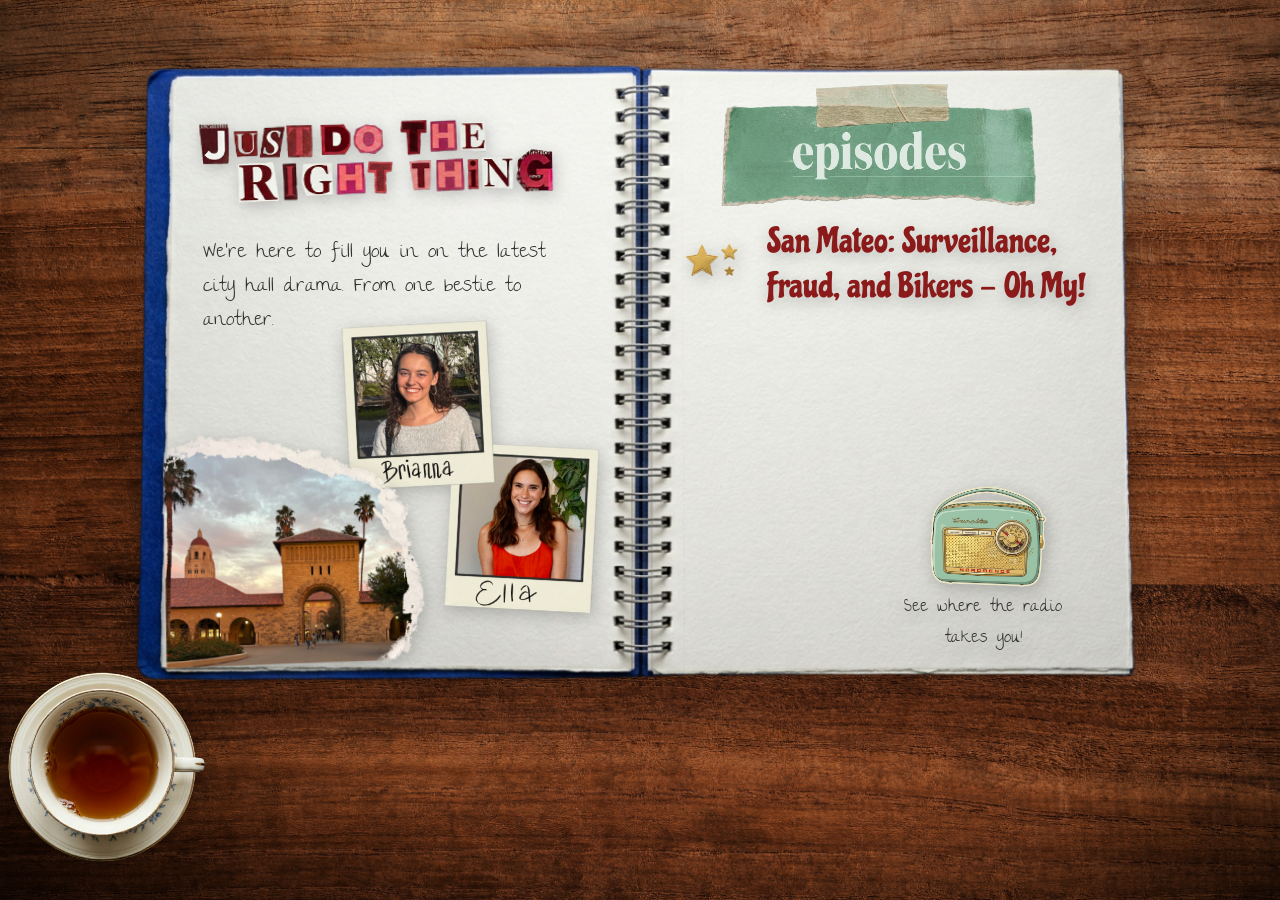
==== index.html @ f46ce3d9 "final push pre-clean up" ====
<!DOCTYPE html>
<html lang="en">
<head>
  <meta charset="UTF-8">
  <meta name="viewport" content="width=device-width, initial-scale=1.0">
  <title>Just Do The Right Thing</title>
  <link rel="preconnect" href="https://fonts.googleapis.com">
  <link href="https://fonts.googleapis.com/css2?family=Caveat:wght@400;600&family=Playfair+Display:ital@1&display=swap" rel="stylesheet">
  <link rel="stylesheet" href="styles.css">
  <style>
    @font-face {
      font-family: 'TheGirlNextDoor';
      src: url('assetts/The_Girl_Next_Door/TheGirlNextDoor-Regular.ttf') format('truetype');
    }

    @font-face {
      font-family: 'Chicle';
      src: url('assetts/Chicle/Chicle-Regular.ttf') format('truetype');
    }

    .home-episodes-header {
      position: absolute;
      top: -2%;
      left: 10%;
      width: 70%;
      pointer-events: none;
    }
    .home-episodes-header img {
      width: 100%;
      display: block;
    }

.home-tagline {
      position: absolute;
      top: 28%;
      left: 14%;
      width: 80%;
      font-family: 'TheGirlNextDoor', cursive;
      font-size: 20px;
      color: #333;
      line-height: 1.7;
      pointer-events: none;
    }

    /* Outer group — horizontal flex row, stars left of title */
    .home-ep1-group {
      position: absolute;
      top: 25%;
      left: -4%;
      width: 100%;
      display: flex;
      align-items: center;
      gap: 0%;
    }

    /* Stars — more specific selector beats the global .nb-item img { width:100% } */
    .home-ep1-group img.home-ep1-stars {
      width: 25%;
      flex-shrink: 0;
      display: block;
    }

    /* Title text — left-justified, takes remaining space */
    .home-ep1-title {
      font-family: 'Chicle', cursive;
      font-size: 2.7cqw;
      color: #8b1a1a;
      line-height: 1.3;
      text-align: left;
    }
  </style>
</head>
<body>

<div class="scene">

  <!-- Notebook container — image + overlay are co-located -->
  <div class="notebook-wrap">
    <img class="notebook-img" id="notebook-img" src="assetts/Notebook.png" alt="Open notebook">

    <div class="notebook-overlay" id="notebook-overlay">

      <!-- Left page container (overflow:hidden — nothing escapes) -->
      <div class="nb-page nb-page-left">

        <div class="nb-item title-item" id="title-item" data-href="#">
          <img src="assetts/Title_New.png" alt="Just Do The Right Thing">
        </div>

        <p class="home-tagline">We're here to fill you in on the latest city hall drama. From one bestie to another.</p>

        <!-- Both polaroids grouped — hover and click as one unit -->
        <div class="nb-item team-polaroid-group" data-href="team.html">
          <div class="ella-polaroid">
            <img src="assetts/Ella.PNG" alt="Ella">
          </div>
          <div class="brie-polaroid">
            <img src="assetts/Brie.PNG" alt="Brianna">
          </div>
        </div>

        <div class="nb-item stanford-item" data-href="about.html">
          <img src="assetts/Stanford2.PNG" alt="Stanford">
        </div>

      </div><!-- /.nb-page-left -->

      <!-- Right page container -->
      <div class="nb-page nb-page-right">

        <div class="home-episodes-header">
          <img src="assetts/Episodes.png" alt="Episodes">
        </div>

        <!-- Stars + title grouped as one clickable unit linking to episode 1 -->
        <div class="nb-item home-ep1-group" data-href="episode1.html">
          <img src="assetts/Star_Sticker.png" alt="" class="home-ep1-stars">
          <div class="home-ep1-title">
            San Mateo: Surveillance, Fraud, and Bikers - Oh My!
          </div>
        </div>

        <div class="nb-item radio-item" data-href="episode1.html">
          <img src="assetts/Radio_Sticker.png" alt="Tune in">
          <p class="tune-in">See where the radio takes you!</p>
        </div>

      </div><!-- /.nb-page-right -->

    </div><!-- /.notebook-overlay -->
  </div><!-- /.notebook-wrap -->

  <!-- Tea sits on the wood, outside the notebook -->
  <a href="index.html"><img src="assetts/Tea.png" alt="Tea" class="blanket-item tea-item"></a>

</div>

<script src="script.js"></script>
</body>
</html>
---- styles.css ----
/* ── RESET ─────────────────────────────────────────── */
*, *::before, *::after { box-sizing: border-box; margin: 0; padding: 0; }

html, body {
  height: 100%;
  overflow: hidden;
}

/* ── SCENE ─────────────────────────────────────────── */
.scene {
  position: relative;
  width: 100vw;
  height: 100vh;
  overflow: hidden;
  display: flex;
  align-items: center;
  justify-content: center;
  background: url('assetts/Wood.jpeg') center center / cover no-repeat;
}

/* ── BLANKET ITEMS ─────────────────────────────────── */
.blanket-item {
  position: absolute;
  z-index: 1;  /* below notebook-wrap */
  pointer-events: none;
  filter: drop-shadow(2px 4px 10px rgba(0,0,0,0.25));
}



/* ── NOTEBOOK ──────────────────────────────────────── */
/* Notebook image natural size: 1264×841 (ratio ≈ 1.503) */
.notebook-wrap {
  position: relative;
  width: min(100vw, calc(100vh * 1264 / 841));
  height: min(100vh, calc(100vw * 841 / 1264));
  container-type: inline-size;  /* cqw units inside track notebook width, not viewport */
  filter: drop-shadow(0 12px 40px rgba(0,0,0,0.35))
          drop-shadow(0 4px 12px rgba(0,0,0,0.2));
}

.notebook-img {
  display: block;
  width: 100%;
  height: 100%;
}

/* ── OVERLAY ───────────────────────────────────────── */
.notebook-overlay {
  position: absolute;
  inset: 0;
  pointer-events: none;
  z-index: 10;
}

/* ── PAGE CONTAINERS ───────────────────────────────────
   Percentages derived from pixel measurements of Notebook.png (1264×841):
     Left page:  x 10.6%–48.0%, y 4.9%–76.9%
     Right page: x 52.3%–88.6%, y 4.9%–76.9%
   ────────────────────────────────────────────────── */
.nb-page {
  position: absolute;
  top: 4.9%;
  height: 72%;        /* 76.9% - 4.9% */
  overflow: hidden;   /* hard boundary — nothing escapes the page */
  pointer-events: none;
}

.nb-page-left {
  left: 10.6%;
  width: 37.4%;       /* 48.0% - 10.6% */
}

.nb-page-right {
  left: 52.3%;
  width: 36.3%;       /* 88.6% - 52.3% */
}

/* ── ITEM BASE ─────────────────────────────────────── */
.nb-item {
  position: absolute;
  pointer-events: auto;
  cursor: pointer;
  transition: transform 0.16s ease, filter 0.16s ease, box-shadow 0.16s ease;
  filter: drop-shadow(2px 4px 8px rgba(0,0,0,0.22));
}

.nb-item img {
  width: 100%;
  display: block;
  object-fit: contain;
}

.nb-item:hover {
  transform: translateY(-4px) scale(1.04);
  filter: drop-shadow(3px 8px 18px rgba(0,0,0,0.32));
  z-index: 20;
}

.nb-item:active {
  transform: translateY(-1px) scale(1.01);
}

/* Non-interactive items */
.stars-item {
  cursor: default;
  pointer-events: none;
}
.stars-item:hover {
  transform: none;
  filter: drop-shadow(2px 4px 8px rgba(0,0,0,0.22));
}

/* ── LEFT PAGE ITEMS ───────────────────────────────── */

.title-item {
  left: 10%;
  top: -2%;
  width: 80%;
  transform: rotate(-1deg);
}
.title-item:hover {
  transform: rotate(-1deg) translateY(-4px) scale(1.04);
}

/* Group container — the whole unit lifts and clicks together */
.team-polaroid-group {
  left: 35%;
  top: 37%;
  width: 65%;
  height: 60%;
}

/* Positions are now relative to the group, not the page */
.ella-polaroid {
  position: absolute;
  left: 42%;
  top: 38%;
  width: 58%;
  transform: rotate(3deg);
}
.ella-polaroid img {
  width: 100%;
  display: block;
  object-fit: contain;
}

.brie-polaroid {
  position: absolute;
  left: 6%;
  top: 5%;
  width: 62%;
  transform: rotate(-3deg);
  z-index: 2;
}
.brie-polaroid img {
  width: 100%;
  display: block;
  object-fit: contain;
}

.stars-item {
  left: 50%;
  top: 15%;
  width: 55%;
  z-index: 1;
}

.stanford-item {
  left: 2%;
  top: 50%;
  width: 64%;
  transform: rotate(-1deg);
}
.stanford-item:hover {
  transform: rotate(-1deg) translateY(-4px) scale(1.04);
}


.radio-item {
  left: 50%;
  bottom: 4%;
  width: 35%;
  text-align: center;
}

.tune-in {
  font-family: 'TheGirlNextDoor', cursive;
  font-size: 1.3cqw;
  color: #333;
  margin-top: 2%;
  text-align: center;
}

/* ── EPISODE META ROW ─────────────────────────────────
   Location / governing body / date strip — sits above the
   video on the right page, visible regardless of active tab.
   Re-use on every episode page by adding .nb-meta-row HTML
   directly inside .nb-page-right.
   ────────────────────────────────────────────────── */
.nb-meta-row {
  position: absolute;
  top: 6%;
  left: 5%;
  width: 90%;
  display: flex;
  border: 0.5px solid #1a3a8f;
  opacity: 0.72;
  pointer-events: none;
  z-index: 5;
}
.nb-meta-row span {
  flex: 1;
  border-right: 1.5px solid #1a3a8f;
  color: #1a3a8f;
  font-family: 'Times New Roman', Times, serif;
  font-weight: bold;
  font-size: 1cqw;
  text-align: center;
  padding: 0.5% 1%;
}
.nb-meta-row span:last-child {
  border-right: none;
}

/* ── RIGHT PAGE ITEMS ──────────────────────────────── */


.platform-item {
  left: 8%;
  top: 45%;
  width: 82%;
}

/* Platform icons — same size, evenly spaced below film strip */
.platform-spotify,
.platform-youtube,
.platform-itunes {
  top: 72%;
  width: 24%;
}

.platform-spotify { left: 5%; }
.platform-youtube { left: 38%; }
.platform-itunes  { left: 71%; }

.vibecheck-item {
  left: 3%;
  top: 58%;
  width: 44%;
}

/* ── NO-ASSET LABELS ───────────────────────────────── */
.no-asset-label {
  font-family: monospace;
  font-size: 1.1cqw;
  color: rgba(0,0,0,0.28);
  border: 1px dashed rgba(0,0,0,0.18);
  padding: 6% 10%;
  border-radius: 2px;
  white-space: nowrap;
  display: block;
  text-align: center;
}


/* ── TEA ───────────────────────────────────────────── */
.tea-item {
  position: absolute;
  bottom: 4%;
  right: 78%;
  width: 28vw;
  cursor: pointer;
  z-index: 5;
  pointer-events: auto;
}

/* ── SMALL SCREEN — single page view ──────────────── */
@media (max-width: 768px) {
  .notebook-wrap {
    position: absolute;
    top: 0;
    left: 0;
    width: 100%;
    height: 100%;
    overflow: hidden;
  }

  .notebook-img {
    position: absolute;
    height: 100vh;
    width: auto;
    max-width: none;
    max-height: none;
    left: 50%;
    top: 50%;
    transform: translate(-29%, -50%);
  }

  .notebook-overlay { display: none; }
}
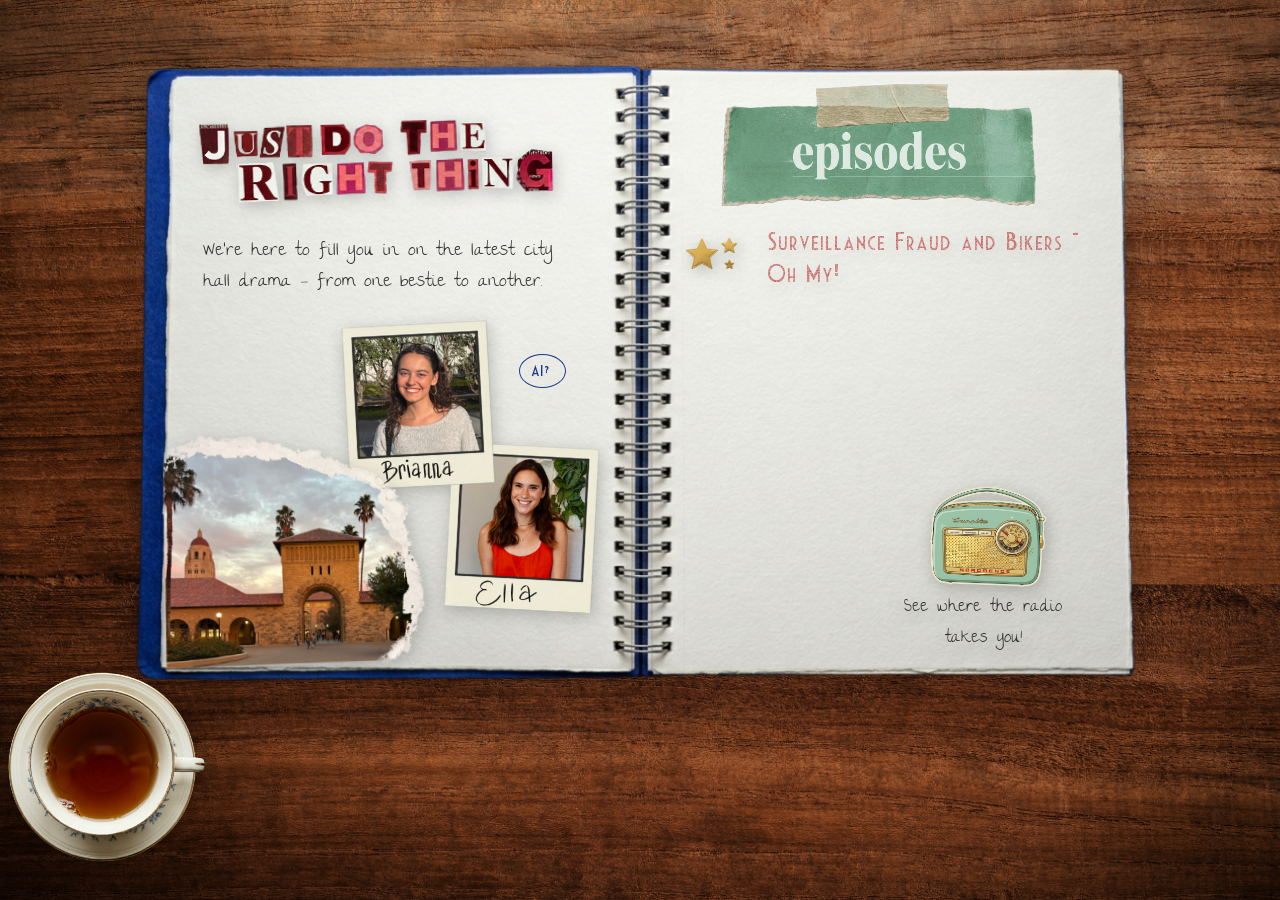
==== commit c2fc3482: "pre-pages" ====
--- a/index.html
+++ b/index.html
@@ -4,8 +4,6 @@
   <meta charset="UTF-8">
   <meta name="viewport" content="width=device-width, initial-scale=1.0">
   <title>Just Do The Right Thing</title>
-  <link rel="preconnect" href="https://fonts.googleapis.com">
-  <link href="https://fonts.googleapis.com/css2?family=Caveat:wght@400;600&family=Playfair+Display:ital@1&display=swap" rel="stylesheet">
   <link rel="stylesheet" href="styles.css">
   <style>
     @font-face {
@@ -14,8 +12,13 @@
     }
 
     @font-face {
-      font-family: 'Chicle';
-      src: url('assetts/Chicle/Chicle-Regular.ttf') format('truetype');
+      font-family: 'VibeCheck';
+      src: url('assetts/VibeCheck.ttf') format('truetype');
+    }
+
+    @font-face {
+      font-family: 'Outfit';
+      src: url('assetts/Outfit/Outfit-VariableFont_wght.ttf') format('truetype');
     }
 
     .home-episodes-header {
@@ -36,7 +39,7 @@
       left: 14%;
       width: 80%;
       font-family: 'TheGirlNextDoor', cursive;
-      font-size: 20px;
+      font-size: 1.4cqw;
       color: #333;
       line-height: 1.7;
       pointer-events: none;
@@ -60,11 +63,97 @@
       display: block;
     }
 
+    /* AI? disclosure button — left page, beside the polaroids */
+    .ai-disclosure-btn {
+      position: absolute;
+      top: 47%;
+      left: 80%;
+      font-family: 'VibeCheck', serif;
+      font-size: 1.1cqw;
+      color: #1a3a8f;
+      background: transparent;
+      border: 1.5px solid #1a3a8f;
+      border-radius: 50%;
+      padding: 0.7cqw 0.9cqw;
+      line-height: 1;
+      cursor: pointer;
+      pointer-events: auto;
+      opacity: 1;
+      transition: opacity 0.15s, transform 0.15s;
+      z-index: 50;
+    }
+    .ai-disclosure-btn:hover { opacity: 1; transform: scale(1.08); }
+
+    /* Modal overlay — covers the full viewport */
+    .ai-modal-overlay {
+      display: none;
+      position: fixed;
+      inset: 0;
+      background: rgba(0,0,0,0.55);
+      z-index: 9999;
+      justify-content: center;
+      align-items: center;
+    }
+    .ai-modal-overlay.open { display: flex; }
+
+    /* Modal card — notebook paper aesthetic */
+    .ai-modal-box {
+      position: relative;
+      background: #f8f4ec;
+      border: 1.5px solid rgba(0,0,0,0.15);
+      border-radius: 4px;
+      max-width: 540px;
+      width: 90%;
+      max-height: 80vh;
+      padding: 2rem 2.4rem;
+      overflow-y: auto;
+      box-shadow: 0 12px 40px rgba(0,0,0,0.28);
+    }
+
+    /* × close button */
+    .ai-modal-close {
+      position: absolute;
+      top: 0.8rem;
+      right: 1rem;
+      font-size: 1.6rem;
+      background: none;
+      border: none;
+      cursor: pointer;
+      color: #555;
+      line-height: 1;
+      padding: 0;
+    }
+    .ai-modal-close:hover { color: #111; }
+
+    /* Modal title — VibeCheck with texture */
+    .ai-modal-title {
+      display: block;
+      font-family: 'VibeCheck', serif;
+      font-size: 2rem;
+      background-image: url('assetts/texture-blue.svg');
+      background-clip: text;
+      -webkit-background-clip: text;
+      color: transparent;
+      margin-bottom: 1rem;
+    }
+
+    /* Modal body — Outfit */
+    .ai-modal-body {
+      font-family: 'Outfit', sans-serif;
+      font-size: 0.88rem;
+      color: #333;
+      line-height: 1.65;
+    }
+    .ai-modal-body p { margin-bottom: 0.9em; }
+
     /* Title text — left-justified, takes remaining space */
     .home-ep1-title {
-      font-family: 'Chicle', cursive;
-      font-size: 2.7cqw;
-      color: #8b1a1a;
+      font-family: 'VibeCheck', serif;
+      font-size: 1.9cqw;
+      background-image: url('assetts/texture-blue.svg');
+      background-clip: text;
+      -webkit-background-clip: text;
+      color: transparent;
       line-height: 1.3;
       text-align: left;
     }
@@ -87,7 +176,7 @@
           <img src="assetts/Title_New.png" alt="Just Do The Right Thing">
         </div>
 
-        <p class="home-tagline">We're here to fill you in on the latest city hall drama. From one bestie to another.</p>
+        <p class="home-tagline">We're here to fill you in on the latest city hall drama — from one bestie to another.</p>
 
         <!-- Both polaroids grouped — hover and click as one unit -->
         <div class="nb-item team-polaroid-group" data-href="team.html">
@@ -103,6 +192,9 @@
           <img src="assetts/Stanford2.PNG" alt="Stanford">
         </div>
 
+        <!-- AI disclosure trigger — beside the polaroids -->
+        <button class="ai-disclosure-btn" onclick="document.getElementById('ai-modal').classList.add('open')" aria-label="AI Disclosures">AI?</button>
+
       </div><!-- /.nb-page-left -->
 
       <!-- Right page container -->
@@ -116,7 +208,7 @@
         <div class="nb-item home-ep1-group" data-href="episode1.html">
           <img src="assetts/Star_Sticker.png" alt="" class="home-ep1-stars">
           <div class="home-ep1-title">
-            San Mateo: Surveillance, Fraud, and Bikers - Oh My!
+           Surveillance Fraud and Bikers - Oh My!
           </div>
         </div>
 
@@ -125,6 +217,7 @@
           <p class="tune-in">See where the radio takes you!</p>
         </div>
 
+
       </div><!-- /.nb-page-right -->
 
     </div><!-- /.notebook-overlay -->
@@ -136,5 +229,21 @@
 </div>
 
 <script src="script.js"></script>
+
+<!-- AI Disclosure modal — triggered by the AI? button on the right notebook page -->
+<div id="ai-modal" class="ai-modal-overlay" onclick="if(event.target===this)this.classList.remove('open')">
+  <div class="ai-modal-box">
+    <button class="ai-modal-close" onclick="document.getElementById('ai-modal').classList.remove('open')" aria-label="Close">×</button>
+    <span class="ai-modal-title">AI Disclosures</span>
+    <div class="ai-modal-body">
+      <p>AI was not used in the ideation or drafting phases for any work. The idea for the project was formed over pasta on a Thursday night and refined through meetings with our advisors (shout out to Serdar Tumgoren and Janine Zacharia!). The design for the website was collaged over and over again in Canva and critiqued by dear friends. The script was drafted in a Word document and hotly debated in Ella's living room. The video edits came straight from Brianna's noggin.</p>
+      <p>The images on this site come from a combination of Adobe Stock (thanks for the wood), Nano Bananana (thanks for the tea, the notebook, the titles, and the watercolors), and our camera rolls + ProCreate skills.</p>
+      <p>The episode summary was AI-generated using the transcript from our final cut. We asked it to give us 5 options for summaries, each about 100 words. We edited the final version.</p>
+      <p>Ella used Claude to make all the HTML. After 10 weeks of vibe coding, Ella has gained a loose understanding of HTML.</p>
+      <p>Claude and spaCy worked together to make the Money, Vibes, and Decisions tabs possible. This process was also a long journey of trial and error. Details of this workflow and the fact-checking elements can be found here: [LINK]</p>
+    </div>
+  </div>
+</div>
+
 </body>
 </html>
--- a/styles.css
+++ b/styles.css
@@ -101,16 +101,6 @@
   transform: translateY(-1px) scale(1.01);
 }
 
-/* Non-interactive items */
-.stars-item {
-  cursor: default;
-  pointer-events: none;
-}
-.stars-item:hover {
-  transform: none;
-  filter: drop-shadow(2px 4px 8px rgba(0,0,0,0.22));
-}
-
 /* ── LEFT PAGE ITEMS ───────────────────────────────── */
 
 .title-item {
@@ -157,13 +147,6 @@
   width: 100%;
   display: block;
   object-fit: contain;
-}
-
-.stars-item {
-  left: 50%;
-  top: 15%;
-  width: 55%;
-  z-index: 1;
 }
 
 .stanford-item {
@@ -222,47 +205,6 @@
 .nb-meta-row span:last-child {
   border-right: none;
 }
-
-/* ── RIGHT PAGE ITEMS ──────────────────────────────── */
-
-
-.platform-item {
-  left: 8%;
-  top: 45%;
-  width: 82%;
-}
-
-/* Platform icons — same size, evenly spaced below film strip */
-.platform-spotify,
-.platform-youtube,
-.platform-itunes {
-  top: 72%;
-  width: 24%;
-}
-
-.platform-spotify { left: 5%; }
-.platform-youtube { left: 38%; }
-.platform-itunes  { left: 71%; }
-
-.vibecheck-item {
-  left: 3%;
-  top: 58%;
-  width: 44%;
-}
-
-/* ── NO-ASSET LABELS ───────────────────────────────── */
-.no-asset-label {
-  font-family: monospace;
-  font-size: 1.1cqw;
-  color: rgba(0,0,0,0.28);
-  border: 1px dashed rgba(0,0,0,0.18);
-  padding: 6% 10%;
-  border-radius: 2px;
-  white-space: nowrap;
-  display: block;
-  text-align: center;
-}
-
 
 /* ── TEA ───────────────────────────────────────────── */
 .tea-item {
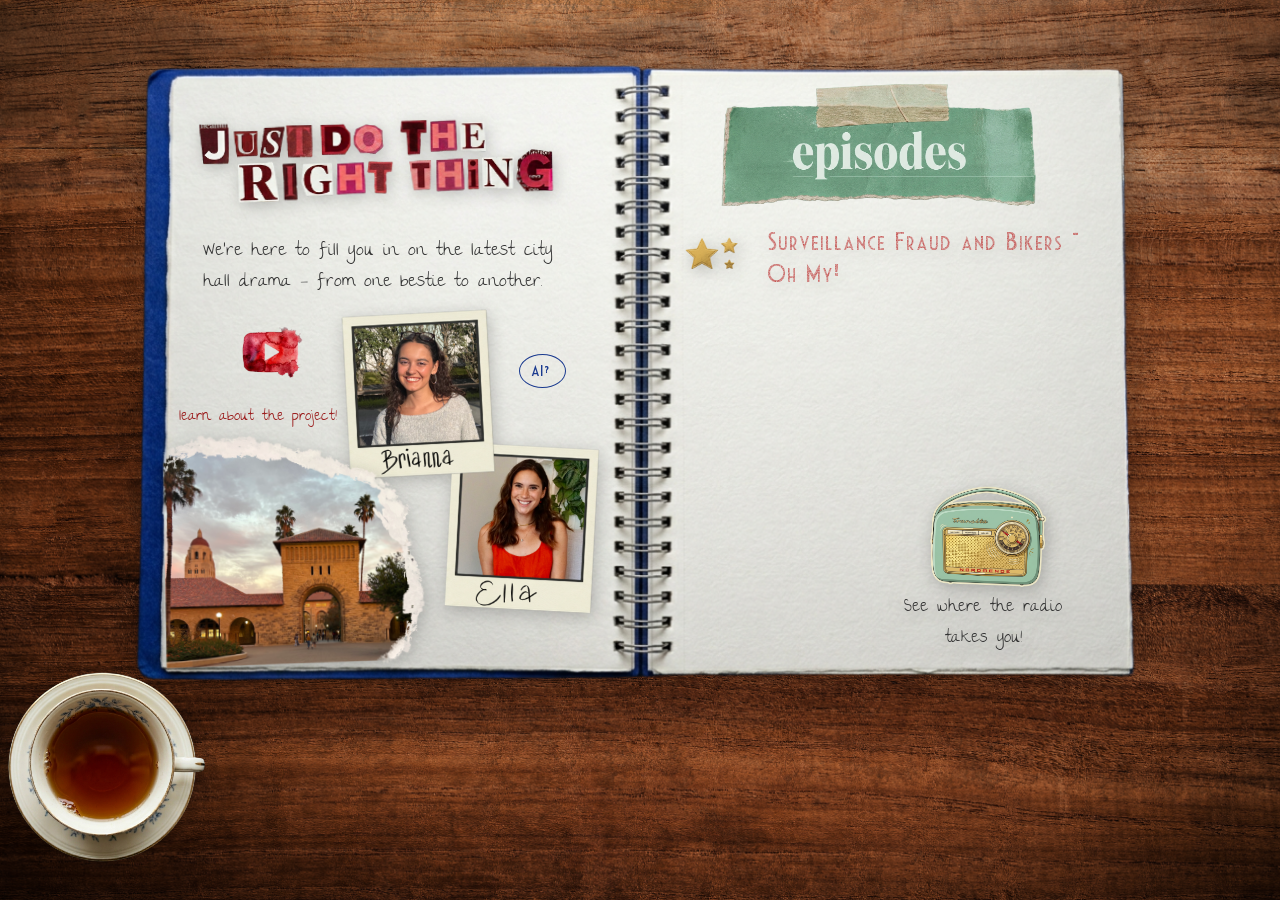
==== commit e28ab90c: "more final tweaks" ====
--- a/index.html
+++ b/index.html
@@ -13,7 +13,7 @@
 
     @font-face {
       font-family: 'VibeCheck';
-      src: url('assetts/VibeCheck.ttf') format('truetype');
+      src: url('assetts/VibeCheck3.ttf') format('truetype');
     }
 
     @font-face {
@@ -61,6 +61,37 @@
       width: 25%;
       flex-shrink: 0;
       display: block;
+    }
+
+    /* YouTube icon above "learn about the project!" */
+    .home-youtube-btn {
+      position: absolute;
+      top: 42%;
+      left: -2%;
+      width: 60%;
+      text-align: center;
+      pointer-events: auto;
+    }
+    .home-youtube-btn img {
+      width: 30%;
+      transition: transform 0.15s, filter 0.15s;
+    }
+    .home-youtube-btn:hover img {
+      transform: scale(1.1);
+      filter: drop-shadow(2px 6px 12px rgba(0,0,0,0.3));
+    }
+
+    /* "learn about the project!" label above the Stanford sticker */
+    .home-learn-label {
+      position: absolute;
+      top: 55%;
+      left: -2%;
+      width: 55%;
+      text-align: center;
+      font-family: 'TheGirlNextDoor', cursive;
+      font-size: 1.2cqw;
+      color: #9b1c1c;
+      pointer-events: none;
     }
 
     /* AI? disclosure button — left page, beside the polaroids */
@@ -155,7 +186,7 @@
       -webkit-background-clip: text;
       color: transparent;
       line-height: 1.3;
-      text-align: left;
+      text-align: left; 
     }
   </style>
 </head>
@@ -187,6 +218,12 @@
             <img src="assetts/Brie.PNG" alt="Brianna">
           </div>
         </div>
+
+        <a class="home-youtube-btn" href="https://www.youtube.com/watch?v=NUsSuOZ_5bk" target="_blank">
+          <img src="assetts/YouTube.png" alt="Watch on YouTube">
+        </a>
+
+        <p class="home-learn-label">learn about the project!</p>
 
         <div class="nb-item stanford-item" data-href="about.html">
           <img src="assetts/Stanford2.PNG" alt="Stanford">
--- a/styles.css
+++ b/styles.css
@@ -138,7 +138,7 @@
 .brie-polaroid {
   position: absolute;
   left: 6%;
-  top: 5%;
+  top: 2%;
   width: 62%;
   transform: rotate(-3deg);
   z-index: 2;
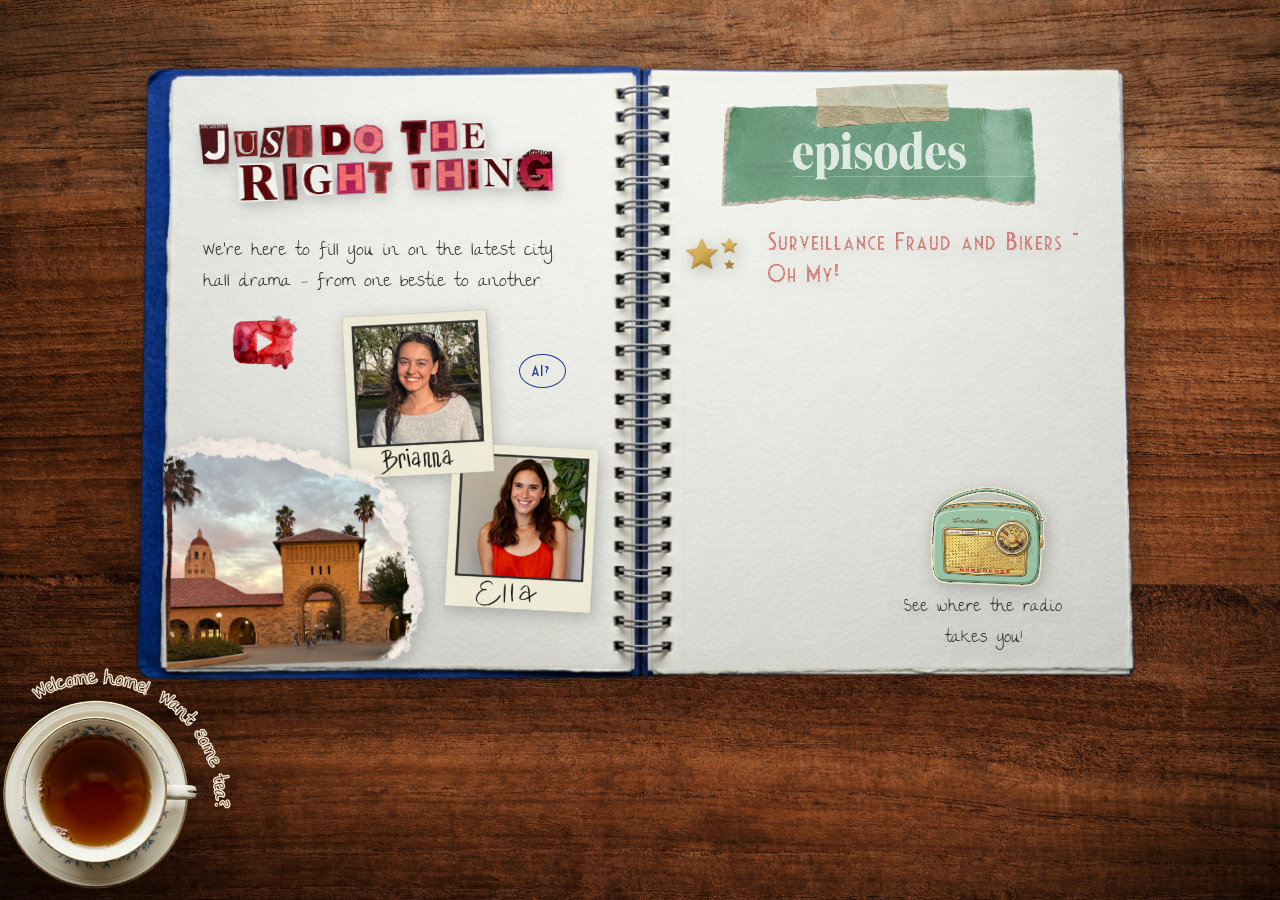
==== commit b36a67ce: "tea cup edits" ====
--- a/index.html
+++ b/index.html
@@ -63,12 +63,11 @@
       display: block;
     }
 
-    /* YouTube icon above "learn about the project!" */
     .home-youtube-btn {
       position: absolute;
-      top: 42%;
-      left: -2%;
-      width: 60%;
+      top: 40%;
+      left: -6%;
+      width: 65%;
       text-align: center;
       pointer-events: auto;
     }
@@ -84,7 +83,7 @@
     /* "learn about the project!" label above the Stanford sticker */
     .home-learn-label {
       position: absolute;
-      top: 55%;
+      top: 65%;
       left: -2%;
       width: 55%;
       text-align: center;
@@ -177,6 +176,21 @@
     }
     .ai-modal-body p { margin-bottom: 0.9em; }
 
+    /* Text etched into the wood surface */
+    .wood-etching {
+      position: absolute;
+      bottom: 4%;
+      right: 4%;
+      font-family: 'TheGirlNextDoor', cursive;
+      font-size: 1.1cqw;
+      color: rgba(65, 32, 8, 0.55);
+      text-shadow:
+        0px -1px 1px rgba(30, 10, 0, 0.5),
+        0px  1px 1px rgba(220, 170, 100, 0.4);
+      pointer-events: none;
+      letter-spacing: 0.03em;
+    }
+
     /* Title text — left-justified, takes remaining space */
     .home-ep1-title {
       font-family: 'VibeCheck', serif;
@@ -223,7 +237,7 @@
           <img src="assetts/YouTube.png" alt="Watch on YouTube">
         </a>
 
-        <p class="home-learn-label">learn about the project!</p>
+        <p class="home-learn-label">about the project!</p>
 
         <div class="nb-item stanford-item" data-href="about.html">
           <img src="assetts/Stanford2.PNG" alt="Stanford">
@@ -261,7 +275,38 @@
   </div><!-- /.notebook-wrap -->
 
   <!-- Tea sits on the wood, outside the notebook -->
-  <a href="index.html"><img src="assetts/Tea.png" alt="Tea" class="blanket-item tea-item"></a>
+  <div class="blanket-item tea-wrapper">
+
+    <!-- Tea cup: plain img so the browser sizes it reliably (no SVG layout quirks) -->
+    <a class="tea-link" href="index.html">
+      <img src="assetts/Tea.png" alt="Tea">
+    </a>
+
+    <!--
+      Text-only SVG — no image inside, just the curved greeting.
+      Covers the fixed wrapper square so the viewBox (0 0 300 300)
+      maps 1:1 to the CSS 33vw × 33vw box.
+      200° arc: center (150,180) r=85, peak at y=95 (cup rim).
+      large=1 because 200° > 180°; sweep=1 goes up first (clockwise in screen).
+      startOffset="35%" + text-anchor="start" centers "Welcome home!" at 12 o'clock.
+    -->
+    <svg class="tea-arc-svg" viewBox="0 0 300 300" xmlns="http://www.w3.org/2000/svg" aria-hidden="true">
+      <defs>
+        <path id="tea-arc-path" d="M 66,250 A 85,85 0 1 1 234,250"/>
+      </defs>
+      <text class="tea-arc-label"
+            font-family="TheGirlNextDoor, cursive"
+            font-size="13"
+            fill="rgba(55,22,4,0.95)"
+            stroke="rgba(255,245,225,0.92)"
+            stroke-width="2"
+            paint-order="stroke fill"
+            letter-spacing="0">
+        <textPath href="#tea-arc-path" startOffset="35%" text-anchor="start">Welcome home!<tspan dx="10">Want some tea?</tspan></textPath>
+      </text>
+    </svg>
+
+  </div>
 
 </div>
 
--- a/styles.css
+++ b/styles.css
@@ -207,14 +207,41 @@
 }
 
 /* ── TEA ───────────────────────────────────────────── */
-.tea-item {
-  position: absolute;
-  bottom: 4%;
-  right: 78%;
-  width: 28vw;
+/* Fixed square wrapper — SVG viewBox 300×300 maps 1:1 onto this 33vw × 33vw box */
+.tea-wrapper {
+  position: absolute;
+  bottom: 1%;
+  right: 76%;
+  width: 33vw;
+  height: 33vw;         /* locked square — never drifts */
+  z-index: 5;
+  pointer-events: none; /* children override individually */
+}
+
+/* Tea image: anchored to wrapper bottom, same proportions as original 28vw img */
+.tea-link {
+  position: absolute;
+  bottom: 0;
+  left: 8%;             /* mirrors x=25/300 in the SVG viewBox */
+  width: 84%;           /* mirrors width=250/300 in the SVG viewBox */
+  display: block;
   cursor: pointer;
-  z-index: 5;
   pointer-events: auto;
+}
+.tea-link img {
+  display: block;
+  width: 100%;
+  height: auto;         /* natural aspect ratio, no SVG sizing involved */
+}
+
+/* Text arc: absolute overlay covering the full wrapper square, no image inside */
+.tea-arc-svg {
+  position: absolute;
+  inset: 0;
+  width: 100%;
+  height: 100%;
+  pointer-events: none;
+  overflow: visible;
 }
 
 /* ── SMALL SCREEN — single page view ──────────────── */
@@ -240,4 +267,7 @@
   }
 
   .notebook-overlay { display: none; }
-}
+
+  /* Arc text is too small to read at mobile sizes — hide it */
+  .tea-arc-label { display: none; }
+}
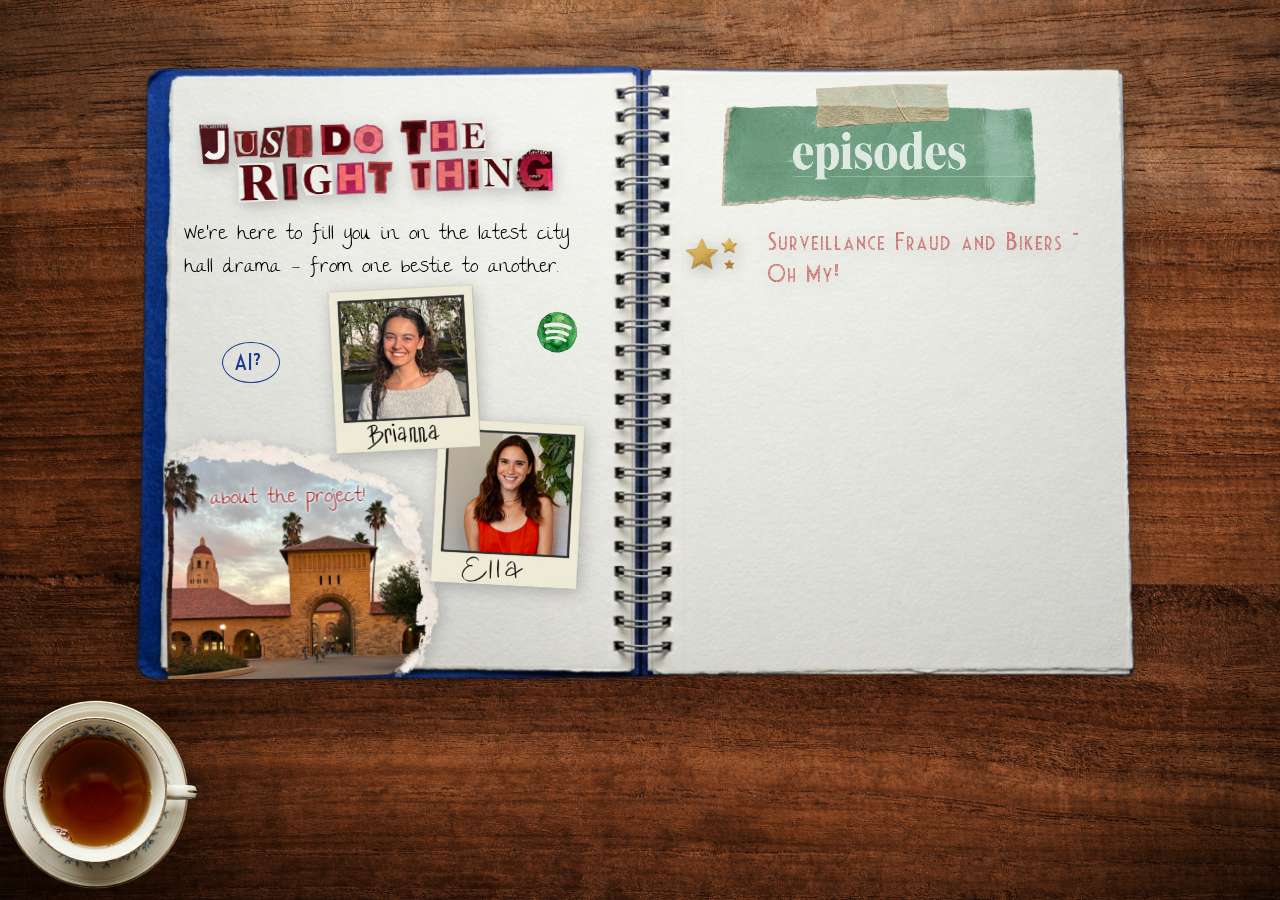
==== commit 590fa4aa: "updates" ====
--- a/index.html
+++ b/index.html
@@ -35,13 +35,13 @@
 
 .home-tagline {
       position: absolute;
-      top: 28%;
-      left: 14%;
-      width: 80%;
+      top: 25%;
+      left: 10%;
+      width: 85%;
       font-family: 'TheGirlNextDoor', cursive;
-      font-size: 1.4cqw;
-      color: #333;
-      line-height: 1.7;
+      font-size: 1.59cqw;
+      color: #000000;
+      line-height: 1.6;
       pointer-events: none;
     }
 
@@ -63,43 +63,51 @@
       display: block;
     }
 
-    .home-youtube-btn {
-      position: absolute;
-      top: 40%;
-      left: -6%;
-      width: 65%;
-      text-align: center;
+    /* Spotify icon — independent, links to the show's Spotify page, beside Brianna's polaroid */
+    .home-spotify-icon {
+      position: absolute;
+      top: 39%;
+      left: 80%;
+      width: 15%;
       pointer-events: auto;
-    }
-    .home-youtube-btn img {
-      width: 30%;
-      transition: transform 0.15s, filter 0.15s;
-    }
-    .home-youtube-btn:hover img {
+      cursor: pointer;
+      z-index: 25;
+    }
+    .home-spotify-icon img {
+      width: 100%;
+      display: block;
+      transition: transform 0.15s;
+    }
+    .home-spotify-icon:hover img {
       transform: scale(1.1);
-      filter: drop-shadow(2px 6px 12px rgba(0,0,0,0.3));
-    }
-
-    /* "learn about the project!" label above the Stanford sticker */
+    }
+
+    /* "about the project!" label — nested inside .stanford-item, positioned relative to it */
     .home-learn-label {
       position: absolute;
-      top: 65%;
-      left: -2%;
-      width: 55%;
+      top: 25%;
+      left: 45%;
+      transform: translateX(-50%);
+      width: 90%;
       text-align: center;
       font-family: 'TheGirlNextDoor', cursive;
-      font-size: 1.2cqw;
+      font-size: 1.6cqw;
       color: #9b1c1c;
+      text-shadow:
+        0 0 3px #fff,
+        0 0 3px #fff,
+        0 0 3px #fff;
       pointer-events: none;
-    }
-
-    /* AI? disclosure button — left page, beside the polaroids */
+      z-index: 5;
+    }
+
+    /* AI? disclosure button — moved to the old YouTube button spot */
     .ai-disclosure-btn {
       position: absolute;
-      top: 47%;
-      left: 80%;
+      top: 45%;
+      left: 18%;
       font-family: 'VibeCheck', serif;
-      font-size: 1.1cqw;
+      font-size: 1.7cqw;
       color: #1a3a8f;
       background: transparent;
       border: 1.5px solid #1a3a8f;
@@ -223,6 +231,13 @@
 
         <p class="home-tagline">We're here to fill you in on the latest city hall drama — from one bestie to another.</p>
 
+        <!-- Stanford image + "about the project!" label — nested so they move as one object -->
+        <!-- Rendered before the polaroids so it sits underneath them -->
+        <div class="nb-item stanford-item" data-href="about.html">
+          <img src="assetts/Stanford2.PNG" alt="Stanford">
+          <p class="home-learn-label">about the project!</p>
+        </div>
+
         <!-- Both polaroids grouped — hover and click as one unit -->
         <div class="nb-item team-polaroid-group" data-href="team.html">
           <div class="ella-polaroid">
@@ -233,17 +248,12 @@
           </div>
         </div>
 
-        <a class="home-youtube-btn" href="https://www.youtube.com/watch?v=NUsSuOZ_5bk" target="_blank">
-          <img src="assetts/YouTube.png" alt="Watch on YouTube">
+        <!-- Spotify icon — independent, links to the show's Spotify page, beside Brianna's polaroid -->
+        <a class="home-spotify-icon" href="https://open.spotify.com/show/033seVUm6jMRStcKB9tdyA?si=e5c0af6f29e74e38" target="_blank">
+          <img src="assetts/Spotify.png" alt="Spotify">
         </a>
 
-        <p class="home-learn-label">about the project!</p>
-
-        <div class="nb-item stanford-item" data-href="about.html">
-          <img src="assetts/Stanford2.PNG" alt="Stanford">
-        </div>
-
-        <!-- AI disclosure trigger — beside the polaroids -->
+        <!-- AI disclosure trigger — moved to the old YouTube button spot -->
         <button class="ai-disclosure-btn" onclick="document.getElementById('ai-modal').classList.add('open')" aria-label="AI Disclosures">AI?</button>
 
       </div><!-- /.nb-page-left -->
@@ -262,12 +272,6 @@
            Surveillance Fraud and Bikers - Oh My!
           </div>
         </div>
-
-        <div class="nb-item radio-item" data-href="episode1.html">
-          <img src="assetts/Radio_Sticker.png" alt="Tune in">
-          <p class="tune-in">See where the radio takes you!</p>
-        </div>
-
 
       </div><!-- /.nb-page-right -->
 
--- a/styles.css
+++ b/styles.css
@@ -115,8 +115,8 @@
 
 /* Group container — the whole unit lifts and clicks together */
 .team-polaroid-group {
-  left: 35%;
-  top: 37%;
+  left: 32%;
+  top: 33%;
   width: 65%;
   height: 60%;
 }
@@ -152,27 +152,11 @@
 .stanford-item {
   left: 2%;
   top: 50%;
-  width: 64%;
+  width: 67.2%;
   transform: rotate(-1deg);
 }
 .stanford-item:hover {
   transform: rotate(-1deg) translateY(-4px) scale(1.04);
-}
-
-
-.radio-item {
-  left: 50%;
-  bottom: 4%;
-  width: 35%;
-  text-align: center;
-}
-
-.tune-in {
-  font-family: 'TheGirlNextDoor', cursive;
-  font-size: 1.3cqw;
-  color: #333;
-  margin-top: 2%;
-  text-align: center;
 }
 
 /* ── EPISODE META ROW ─────────────────────────────────
@@ -187,8 +171,8 @@
   left: 5%;
   width: 90%;
   display: flex;
-  border: 0.5px solid #1a3a8f;
-  opacity: 0.72;
+  border: 1px solid #1a3a8f;
+  opacity: 1;
   pointer-events: none;
   z-index: 5;
 }
@@ -244,29 +228,7 @@
   overflow: visible;
 }
 
-/* ── SMALL SCREEN — single page view ──────────────── */
-@media (max-width: 768px) {
-  .notebook-wrap {
-    position: absolute;
-    top: 0;
-    left: 0;
-    width: 100%;
-    height: 100%;
-    overflow: hidden;
-  }
-
-  .notebook-img {
-    position: absolute;
-    height: 100vh;
-    width: auto;
-    max-width: none;
-    max-height: none;
-    left: 50%;
-    top: 50%;
-    transform: translate(-29%, -50%);
-  }
-
-  .notebook-overlay { display: none; }
+
 
   /* Arc text is too small to read at mobile sizes — hide it */
   .tea-arc-label { display: none; }
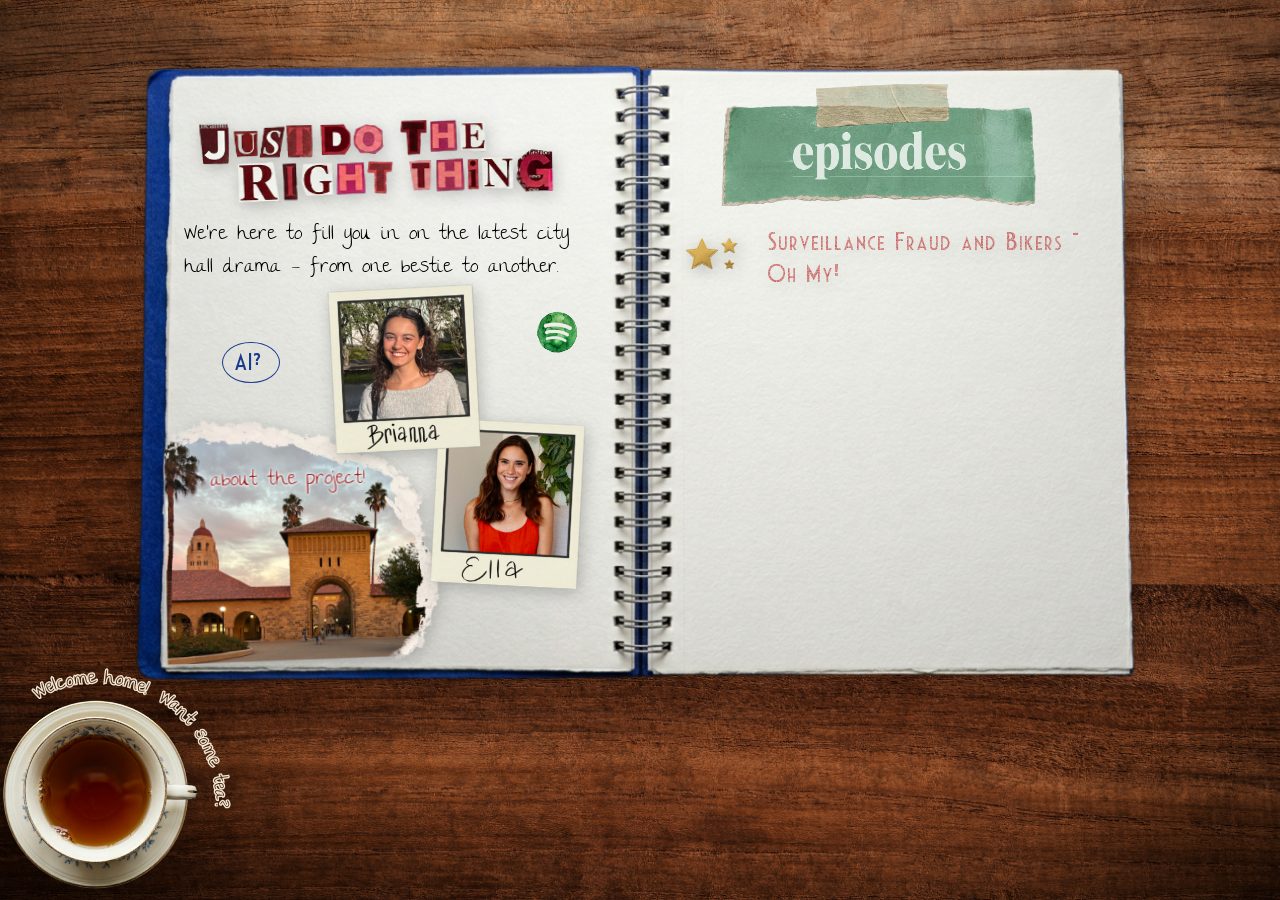
==== commit 44f04bb6: "data documentation" ====
--- a/index.html
+++ b/index.html
@@ -184,6 +184,66 @@
     }
     .ai-modal-body p { margin-bottom: 0.9em; }
 
+    /* Red arrow link inside the AI Disclosures modal — opens the Data Documentation popup */
+    .ai-modal-link-arrow {
+      background: none;
+      border: none;
+      padding: 0;
+      margin: 0 0.15em;
+      color: #c0392b;
+      font-size: 1.1em;
+      font-weight: bold;
+      cursor: pointer;
+      vertical-align: middle;
+      line-height: 1;
+      transition: transform 0.15s;
+    }
+    .ai-modal-link-arrow:hover { transform: translateX(3px); }
+
+    /* Back-pointing arrow buttons (e.g. "Back" link on Data Documentation page 2) hover the other way */
+    .ai-modal-link-arrow.back-arrow:hover { transform: translateX(-3px); }
+
+    /* Section heading inside the Data Documentation modal (e.g. "Lessons Learned") */
+    .ai-modal-subhead {
+      display: block;
+      font-family: 'VibeCheck', serif;
+      font-size: 1.4rem;
+      margin: 0 0 0.6em;
+    }
+
+    /* Sub-section heading inside the Data Documentation modal (e.g. "General") */
+    .ai-modal-subhead2 {
+      font-family: 'Outfit', sans-serif;
+      font-weight: 700;
+      font-size: 0.95rem;
+      margin: 1em 0 0.4em;
+    }
+
+    /* Next/back page controls inside the Data Documentation modal */
+    .ai-modal-page-nav {
+      display: flex;
+      justify-content: flex-end;
+      margin-top: 1.2rem;
+    }
+    .ai-modal-page-nav.back {
+      justify-content: flex-start;
+      margin-top: 0;
+      margin-bottom: 1rem;
+    }
+    .ai-modal-page-nav .ai-modal-link-arrow {
+      font-family: 'Outfit', sans-serif;
+      font-weight: 700;
+      font-size: 0.85rem;
+    }
+
+    /* Header text inside the Data Documentation modal is red; body text stays black */
+    #data-doc-modal .ai-modal-title,
+    #data-doc-modal .ai-modal-subhead,
+    #data-doc-modal .ai-modal-subhead2,
+    #data-doc-modal .ai-modal-link-arrow {
+      color: #c0392b;
+    }
+
     /* Text etched into the wood surface */
     .wood-etching {
       position: absolute;
@@ -254,7 +314,7 @@
         </a>
 
         <!-- AI disclosure trigger — moved to the old YouTube button spot -->
-        <button class="ai-disclosure-btn" onclick="document.getElementById('ai-modal').classList.add('open')" aria-label="AI Disclosures">AI?</button>
+        <button class="ai-disclosure-btn" onclick="document.getElementById('data-doc-modal').classList.remove('open'); document.getElementById('ai-modal').classList.add('open')" aria-label="AI Disclosures">AI?</button>
 
       </div><!-- /.nb-page-left -->
 
@@ -326,10 +386,66 @@
       <p>The images on this site come from a combination of Adobe Stock (thanks for the wood), Nano Bananana (thanks for the tea, the notebook, the titles, and the watercolors), and our camera rolls + ProCreate skills.</p>
       <p>The episode summary was AI-generated using the transcript from our final cut. We asked it to give us 5 options for summaries, each about 100 words. We edited the final version.</p>
       <p>Ella used Claude to make all the HTML. After 10 weeks of vibe coding, Ella has gained a loose understanding of HTML.</p>
-      <p>Claude and spaCy worked together to make the Money, Vibes, and Decisions tabs possible. This process was also a long journey of trial and error. Details of this workflow and the fact-checking elements can be found here: [LINK]</p>
+      <p>Claude and spaCy worked together to make the Money, Vibes, and Decisions tabs possible. This process was also a long journey of trial and error. Details of this workflow and the fact-checking elements can be found here:
+        <button class="ai-modal-link-arrow" onclick="document.getElementById('ai-modal').classList.remove('open'); document.getElementById('data-doc-modal').classList.add('open'); showDataDocPage(1)" aria-label="Open Data Documentation">&#10148;</button>
+      </p>
     </div>
   </div>
 </div>
 
+<!-- Data Documentation modal — opened via the red arrow in the AI Disclosures modal -->
+<div id="data-doc-modal" class="ai-modal-overlay" onclick="if(event.target===this)this.classList.remove('open')">
+  <div class="ai-modal-box">
+    <button class="ai-modal-close" onclick="document.getElementById('data-doc-modal').classList.remove('open')" aria-label="Close">×</button>
+    <span class="ai-modal-title">Data Documentation</span>
+
+    <!-- Page 1: Assumptions and Disclaimers -->
+    <div class="ai-modal-body" id="data-doc-page1">
+      <span class="ai-modal-subhead">Assumptions and Disclaimers</span>
+      <p>This product is designed for low-code journalists. They will need to spend 30 minutes setting up their Python and AI tools and links to their account. This should only have to happen once. After that, the interactions should primarily happen through Google Sheets.</p>
+      <p>This tool is designed to assist a journalist who sat through a city council meeting, is extremely familiar with the content, and is able to quickly check the tool's output. It adheres to a human centered ethos.</p>
+      <p>Code was written with the help of Claude Code in VSCode.</p>
+      <p>Full code can be found here: <a href="https://github.com/jinxjax19/citygossip" target="_blank" rel="noopener">github.com/jinxjax19/citygossip</a></p>
+      <div class="ai-modal-page-nav">
+        <button class="ai-modal-link-arrow" onclick="showDataDocPage(2)" aria-label="Next page: Lessons Learned">Lessons Learned &#10148;</button>
+      </div>
+    </div>
+
+    <!-- Page 2: Lessons Learned -->
+    <div class="ai-modal-body" id="data-doc-page2" style="display:none">
+      <div class="ai-modal-page-nav back">
+        <button class="ai-modal-link-arrow back-arrow" onclick="showDataDocPage(1)" aria-label="Back to Assumptions and Disclaimers">&#11013; Back</button>
+      </div>
+      <span class="ai-modal-subhead">Lessons Learned</span>
+
+      <p class="ai-modal-subhead2">General</p>
+      <p>Quality of audio impacted the quality of the transcript: screen recording was lower quality than recording to a Zoom recorder.</p>
+      <p>Time stamps were key for fact checking. Numbers and policy decisions and public comments came in large chunks. The fastest way to fact check was to listen through that chunk at 2x speed.</p>
+      <p>This process works best on meetings with one big controversy.</p>
+
+      <p class="ai-modal-subhead2">Public Comment Extraction</p>
+      <p>Individual comment extraction was by far the most difficult part. This ended up requiring significant edits and hand-checking. This process could likely be improved with additional prompting or with prompting baked into transcription so that comment separation happens with both audio and textual cues.</p>
+      <p>Theme identification worked seamlessly for the overall meeting.</p>
+      <p>Pro/con sentiment analysis was seamless and the AI outperformed the human in multiple tests.</p>
+      <p>For the pro/con public comment themes, the theme analysis sometimes picked up irrelevant themes. For example, many of the pro-bike lane commenters mentioned that they "understood the parking concerns" which led parking to incorrectly be a theme in the pro-bike lane content.</p>
+
+      <p class="ai-modal-subhead2">Number Extraction</p>
+      <p>Number extraction was much spottier than public comment and required a scoped ask. For this meeting we used money because the budget was a major point of content. We could have also looked at the number of people surveyed and number of public meetings held. We could have made a timeline of events. We could have made notes of the numbers of bikers reported using the bike lanes by different groups. The sky is the limit here as long as the ask is narrow.</p>
+      <p>After running the pipeline, it takes about an hour to do a final fact-check. While there were not hallucinations in the final product, there were four main errors: (1) missing numbers that were on the slides but not spoken into the transcript, (2) missing numbers where speakers stumbled and an "um" split the sentence, (3) insufficient details in the final summaries, at least for my editorial desires, (4) no differentiation between new numbers added and numbers that public commenters were paraphrasing to make a point. The final fact check took about 45 minutes and resulted in less than 10 corrections.</p>
+      <p>Sometimes the timestamp ended up 5-10 seconds behind the number it was citing.</p>
+    </div>
+  </div>
+</div>
+
+<script>
+  // Toggles between the two pages of the Data Documentation modal
+  function showDataDocPage(page) {
+    document.getElementById('data-doc-page1').style.display = (page === 1) ? 'block' : 'none';
+    document.getElementById('data-doc-page2').style.display = (page === 2) ? 'block' : 'none';
+    // Reset scroll so each page opens at the top
+    document.querySelector('#data-doc-modal .ai-modal-box').scrollTop = 0;
+  }
+</script>
+
 </body>
 </html>
--- a/styles.css
+++ b/styles.css
@@ -108,9 +108,11 @@
   top: -2%;
   width: 80%;
   transform: rotate(-1deg);
+  cursor: default;
 }
 .title-item:hover {
-  transform: rotate(-1deg) translateY(-4px) scale(1.04);
+  transform: rotate(-1deg);
+  filter: drop-shadow(2px 4px 8px rgba(0,0,0,0.22));
 }
 
 /* Group container — the whole unit lifts and clicks together */
@@ -151,7 +153,7 @@
 
 .stanford-item {
   left: 2%;
-  top: 50%;
+  top: 47%;
   width: 67.2%;
   transform: rotate(-1deg);
 }
@@ -228,8 +230,3 @@
   overflow: visible;
 }
 
-
-
-  /* Arc text is too small to read at mobile sizes — hide it */
-  .tea-arc-label { display: none; }
-}
